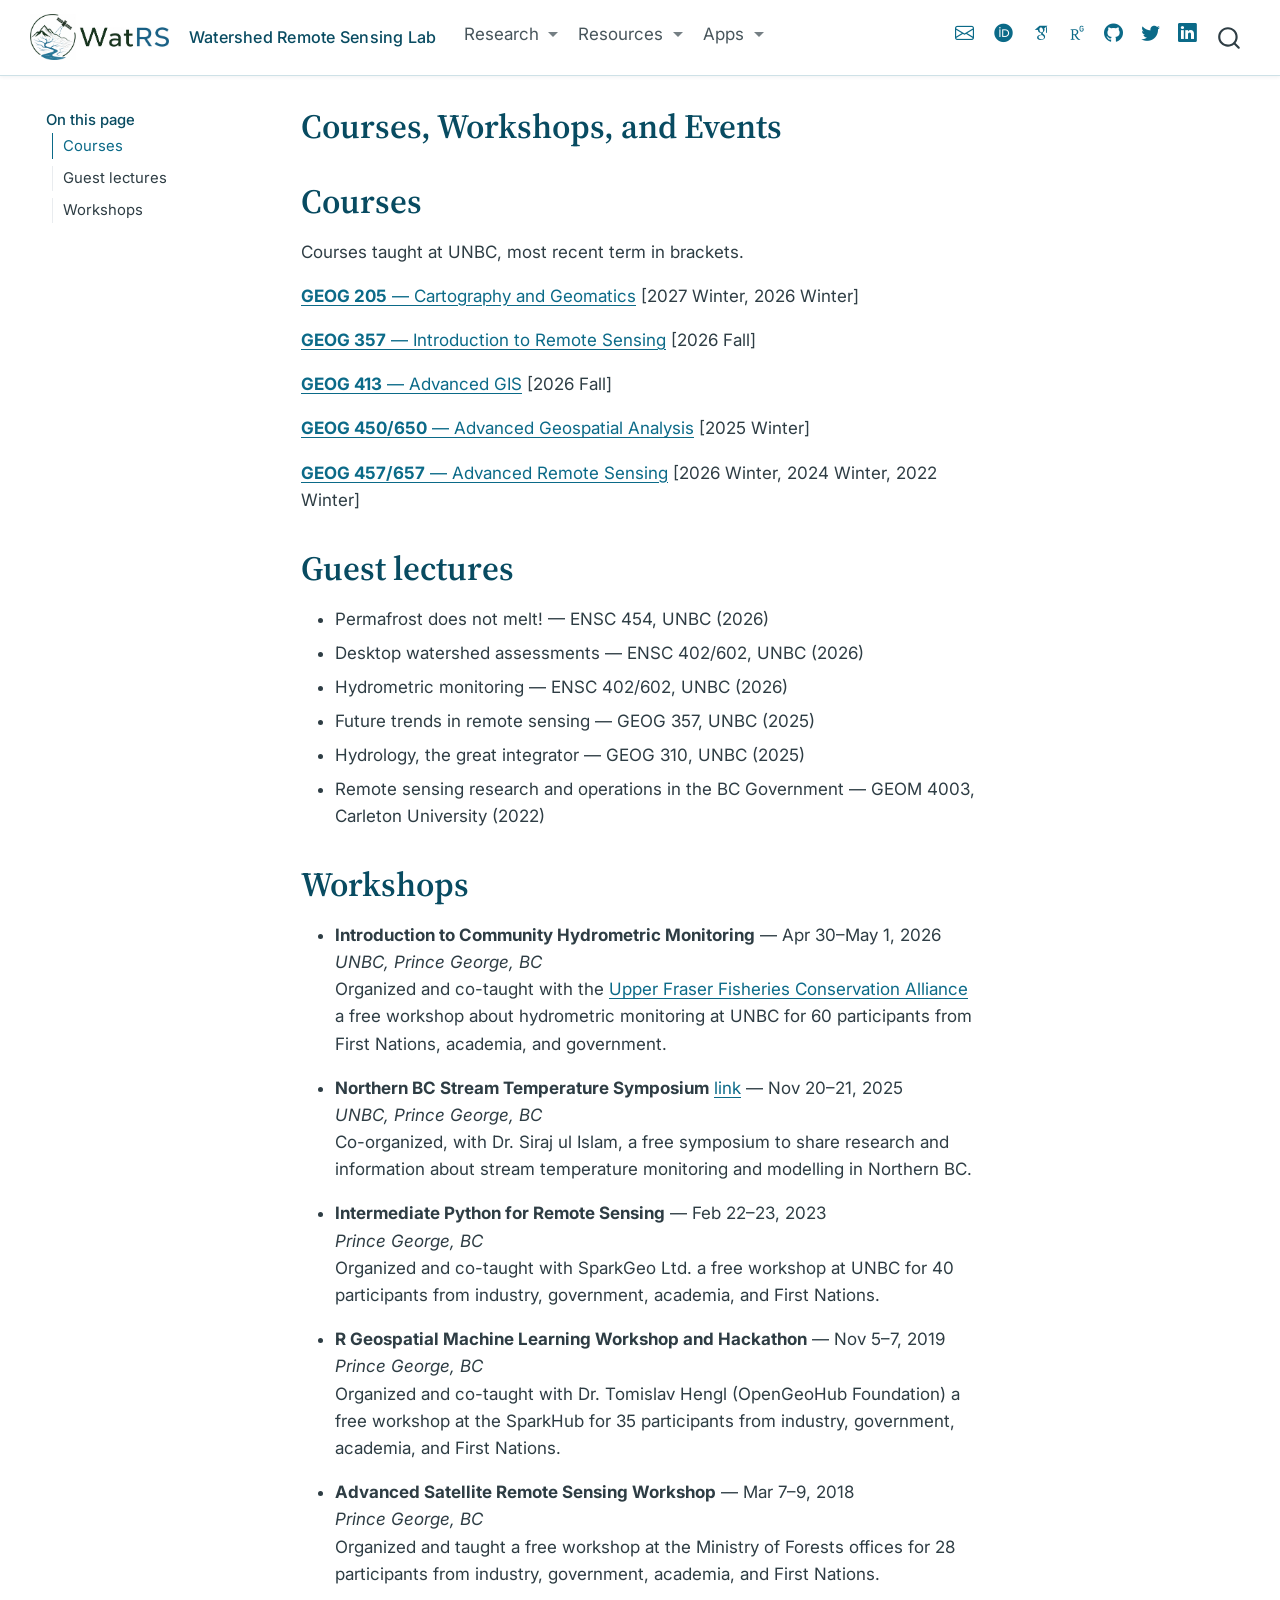
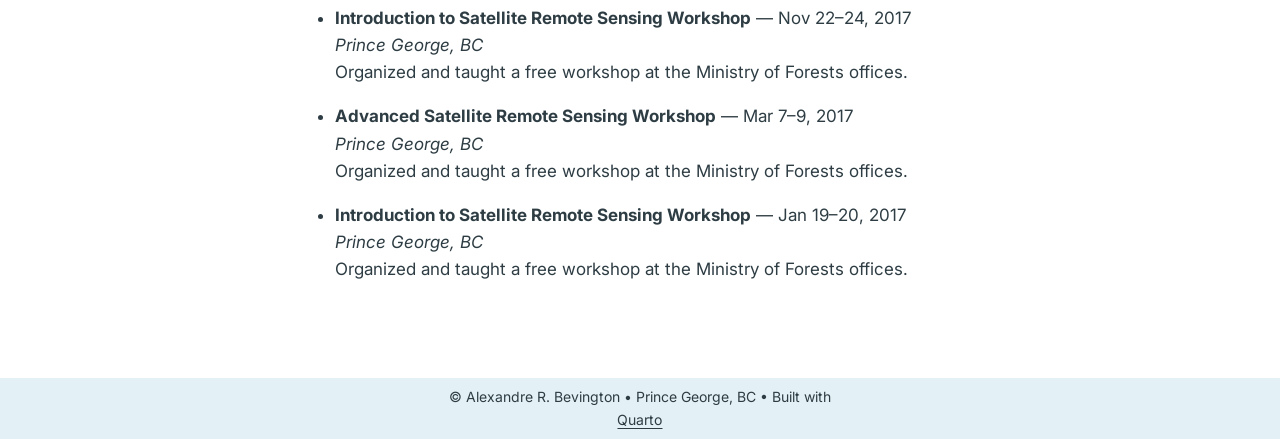
==== docs/courses.html @ 8e5bc269 "Initial commit: Wat-RS lab site Quarto site for the Watershed Remote Sensing Lab at UNBC, published " ====
<!DOCTYPE html>
<html xmlns="http://www.w3.org/1999/xhtml" lang="en" xml:lang="en"><head>

<meta charset="utf-8">
<meta name="generator" content="quarto-1.10.18">

<meta name="viewport" content="width=device-width, initial-scale=1.0, user-scalable=yes">


<title>WatRS - Courses and Workshops – Watershed Remote Sensing Lab</title>
<style>
/* Default styles provided by pandoc.
** See https://pandoc.org/MANUAL.html#variables-for-html for config info.
*/
span.smallcaps{font-variant: small-caps;}
div.columns{display: flex; gap: 1.5em;}
div.column{flex: auto;}
@media screen {
div.columns{gap: min(4vw, 1.5em);}
div.column{overflow-x: auto;}
}
div.hanging-indent{margin-left: 1.5em; text-indent: -1.5em;}
ul.task-list{list-style: none;}
ul.task-list li input[type="checkbox"] {
  width: 0.8em;
  margin: 0 0.8em 0.2em -1em; /* quarto-specific, see https://github.com/quarto-dev/quarto-cli/issues/4556 */ 
  vertical-align: middle;
}
</style>


<script src="site_libs/quarto-nav/quarto-nav.js"></script>
<script src="site_libs/quarto-nav/headroom.min.js"></script>
<script src="site_libs/clipboard/clipboard.min.js"></script>
<script src="site_libs/quarto-search/autocomplete.umd.js"></script>
<script src="site_libs/quarto-search/fuse.min.js"></script>
<script src="site_libs/quarto-search/quarto-search.js"></script>
<meta name="quarto:offset" content="./">
<link href="./images/logo/watrs-favicon.png" rel="icon" type="image/png">
<script src="site_libs/quarto-html/quarto.js" type="module"></script>
<script src="site_libs/quarto-html/tabsets/tabsets.js" type="module"></script>
<script src="site_libs/quarto-html/popper.min.js"></script>
<script src="site_libs/quarto-html/tippy.umd.min.js"></script>
<script src="site_libs/quarto-html/anchor.min.js"></script>
<link href="site_libs/quarto-html/tippy.css" rel="stylesheet">
<link href="site_libs/quarto-html/quarto-syntax-highlighting-64a204ab8560d761af7679ceaba22944.css" rel="stylesheet" id="quarto-text-highlighting-styles">
<script src="site_libs/bootstrap/bootstrap.min.js"></script>
<link href="site_libs/bootstrap/bootstrap-icons.css" rel="stylesheet">
<link href="site_libs/bootstrap/bootstrap-6e665b6356bcbd38c99ae6e6bcc59389.min.css" rel="stylesheet" append-hash="true" id="quarto-bootstrap" data-mode="light">
<script id="quarto-search-options" type="application/json">{
  "location": "navbar",
  "copy-button": false,
  "collapse-after": 3,
  "panel-placement": "end",
  "type": "overlay",
  "limit": 50,
  "keyboard-shortcut": [
    "f",
    "/",
    "s"
  ],
  "show-item-context": false,
  "language": {
    "search-no-results-text": "No results",
    "search-matching-documents-text": "matching documents",
    "search-copy-link-title": "Copy link to search",
    "search-hide-matches-text": "Hide additional matches",
    "search-more-match-text": "more match in this document",
    "search-more-matches-text": "more matches in this document",
    "search-clear-button-title": "Clear",
    "search-text-placeholder": "",
    "search-detached-cancel-button-title": "Cancel",
    "search-submit-button-title": "Submit",
    "search-label": "Search"
  }
}</script>
<link rel="stylesheet" href="academicicons/css/academicons.min.css">
<link rel="preconnect" href="https://fonts.googleapis.com">
<link rel="preconnect" href="https://fonts.gstatic.com" crossorigin="">
<link rel="stylesheet" href="https://fonts.googleapis.com/css2?family=Inter:wght@400;500;600&amp;family=Source+Serif+4:opsz,wght@8..60,400;8..60,600;8..60,700&amp;display=swap">
<meta name="theme-color" content="#0b6a88">


</head>

<body class="floating nav-fixed quarto-light">

<div id="quarto-search-results"></div>
  <header id="quarto-header" class="headroom fixed-top">
    <nav class="navbar navbar-expand-lg " data-bs-theme="dark">
      <div class="navbar-container container-fluid">
      <div class="navbar-brand-container mx-auto">
    <a href="./index.html" class="navbar-brand navbar-brand-logo">
    <img src="./images/logo/watrs-horizontal.png" alt="Wat-RS — Watershed Remote Sensing Lab" class="navbar-logo light-content">
    <img src="./images/logo/watrs-horizontal.png" alt="Wat-RS — Watershed Remote Sensing Lab" class="navbar-logo dark-content">
    </a>
    <a class="navbar-brand" href="./index.html">
    <span class="navbar-title">Watershed Remote Sensing Lab</span>
    </a>
  </div>
            <div id="quarto-search" class="" title="Search"></div>
          <button class="navbar-toggler" type="button" data-bs-toggle="collapse" data-bs-target="#navbarCollapse" aria-controls="navbarCollapse" role="menu" aria-expanded="false" aria-label="Toggle navigation" onclick="if (window.quartoToggleHeadroom) { window.quartoToggleHeadroom(); }">
  <span class="navbar-toggler-icon"></span>
</button>
          <div class="collapse navbar-collapse" id="navbarCollapse">
            <ul class="navbar-nav navbar-nav-scroll me-auto">
  <li class="nav-item dropdown ">
    <a class="nav-link dropdown-toggle" href="#" id="nav-menu-research" role="link" data-bs-toggle="dropdown" aria-expanded="false">
 <span class="menu-text">Research</span>
    </a>
    <ul class="dropdown-menu" aria-labelledby="nav-menu-research">    
        <li>
    <a class="dropdown-item" href="./index.html">
 <span class="dropdown-text">Lab</span></a>
  </li>  
        <li>
    <a class="dropdown-item" href="./people.html">
 <span class="dropdown-text">People</span></a>
  </li>  
        <li>
    <a class="dropdown-item" href="./opportunities.html">
 <span class="dropdown-text">Opportunities</span></a>
  </li>  
        <li>
    <a class="dropdown-item" href="./pubs.html">
 <span class="dropdown-text">Publications</span></a>
  </li>  
        <li>
    <a class="dropdown-item" href="./outreach.html">
 <span class="dropdown-text">Outreach</span></a>
  </li>  
        <li>
    <a class="dropdown-item" href="./cv.html">
 <span class="dropdown-text">CV</span></a>
  </li>  
    </ul>
  </li>
  <li class="nav-item dropdown ">
    <a class="nav-link dropdown-toggle" href="#" id="nav-menu-resources" role="link" data-bs-toggle="dropdown" aria-expanded="false">
 <span class="menu-text">Resources</span>
    </a>
    <ul class="dropdown-menu" aria-labelledby="nav-menu-resources">    
        <li>
    <a class="dropdown-item" href="./courses.html">
 <span class="dropdown-text">Teaching and workshops</span></a>
  </li>  
        <li>
    <a class="dropdown-item" href="./resources.html">
 <span class="dropdown-text">Data and Tools</span></a>
  </li>  
    </ul>
  </li>
  <li class="nav-item dropdown ">
    <a class="nav-link dropdown-toggle" href="#" id="nav-menu-apps" role="link" data-bs-toggle="dropdown" aria-expanded="false">
 <span class="menu-text">Apps</span>
    </a>
    <ul class="dropdown-menu" aria-labelledby="nav-menu-apps">    
        <li>
    <a class="dropdown-item" href="https://watershed-rs.shinyapps.io/watershedBC/">
 <span class="dropdown-text">watershedBC</span></a>
  </li>  
        <li>
    <a class="dropdown-item" href="https://watershed-rs.shinyapps.io/remotelogger/">
 <span class="dropdown-text">RemoteLogger</span></a>
  </li>  
        <li>
    <a class="dropdown-item" href="https://bcgov-env.shinyapps.io/bc_gw_tools/">
 <span class="dropdown-text">Groundwater Wells</span></a>
  </li>  
        <li>
    <a class="dropdown-item" href="https://ee-bevingtona.projects.earthengine.app/view/everyimage">
 <span class="dropdown-text">EveryImage</span></a>
  </li>  
        <li>
    <a class="dropdown-item" href="https://ee-bevingtona.projects.earthengine.app/view/mosaic">
 <span class="dropdown-text">MosaicMaker</span></a>
  </li>  
        <li>
    <a class="dropdown-item" href="https://bevingtona.users.earthengine.app/view/bc-water-surface-temperature-explorer">
 <span class="dropdown-text">Water Temperature Explorer</span></a>
  </li>  
    </ul>
  </li>
</ul>
            <ul class="navbar-nav navbar-nav-scroll ms-auto">
  <li class="nav-item compact">
    <a class="nav-link" href="mailto:alex.bevington@unbc.ca"> <i class="bi bi-envelope" role="img" aria-label="Email">
</i> 
<span class="menu-text"></span></a>
  </li>  
  <li class="nav-item">
    <a class="nav-link" href="https://orcid.org/0000-0002-9249-4444"> 
<span class="menu-text"><i class="ai ai-orcid" role="img" aria-label="ORCID"></i></span></a>
  </li>  
  <li class="nav-item">
    <a class="nav-link" href="https://scholar.google.com/citations?user=5SVDaREAAAAJ&amp;hl=en"> 
<span class="menu-text"><i class="ai ai-google-scholar" role="img" aria-label="Google Scholar"></i></span></a>
  </li>  
  <li class="nav-item">
    <a class="nav-link" href="https://www.researchgate.net/profile/Alexandre-Bevington"> 
<span class="menu-text"><i class="ai ai-researchgate" role="img" aria-label="ResearchGate"></i></span></a>
  </li>  
  <li class="nav-item compact">
    <a class="nav-link" href="https://github.com/bevingtona"> <i class="bi bi-github" role="img" aria-label="GitHub">
</i> 
<span class="menu-text"></span></a>
  </li>  
  <li class="nav-item compact">
    <a class="nav-link" href="https://twitter.com/abevingtona"> <i class="bi bi-twitter" role="img" aria-label="Twitter">
</i> 
<span class="menu-text"></span></a>
  </li>  
  <li class="nav-item compact">
    <a class="nav-link" href="https://www.linkedin.com/in/bevingtona/"> <i class="bi bi-linkedin" role="img" aria-label="LinkedIn">
</i> 
<span class="menu-text"></span></a>
  </li>  
</ul>
          </div> <!-- /navcollapse -->
            <div class="quarto-navbar-tools">
</div>
      </div> <!-- /container-fluid -->
    </nav>
</header>
<!-- content -->
<div id="quarto-content" class="quarto-container page-columns page-rows-contents page-layout-article page-navbar">
<!-- sidebar -->
  <nav id="quarto-sidebar" class="sidebar collapse collapse-horizontal quarto-sidebar-collapse-item sidebar-navigation floating overflow-auto">
    <nav id="TOC" role="doc-toc" class="toc-active">
    <h2 id="toc-title">On this page</h2>
   
  <ul>
  <li><a href="#courses" id="toc-courses" class="nav-link active" data-scroll-target="#courses">Courses</a></li>
  <li><a href="#guest-lectures" id="toc-guest-lectures" class="nav-link" data-scroll-target="#guest-lectures">Guest lectures</a></li>
  <li><a href="#workshops" id="toc-workshops" class="nav-link" data-scroll-target="#workshops">Workshops</a></li>
  </ul>
</nav>
</nav>
<div id="quarto-sidebar-glass" class="quarto-sidebar-collapse-item" data-bs-toggle="collapse" data-bs-target=".quarto-sidebar-collapse-item"></div>
<!-- margin-sidebar -->
    <div id="quarto-margin-sidebar" class="sidebar margin-sidebar zindex-bottom">
    </div>
<!-- main -->
<main class="content" id="quarto-document-content">

<header id="title-block-header" class="quarto-title-block default">
<div class="quarto-title">
<h1 class="title">Courses, Workshops, and Events</h1>
</div>



<div class="quarto-title-meta">

    
  
    
  </div>
  


</header>


<section id="courses" class="level1">
<h1>Courses</h1>
<p>Courses taught at UNBC, most recent term in brackets.</p>
<p><a href="https://tools.unbc.ca/course-catalogue/?subj=GEOG&amp;crse=205"><strong>GEOG 205</strong> — Cartography and Geomatics</a> [2027 Winter, 2026 Winter]</p>
<p><a href="https://tools.unbc.ca/course-catalogue/?subj=GEOG&amp;crse=357"><strong>GEOG 357</strong> — Introduction to Remote Sensing</a> [2026 Fall]</p>
<p><a href="https://tools.unbc.ca/course-catalogue/?subj=GEOG&amp;crse=413"><strong>GEOG 413</strong> — Advanced GIS</a> [2026 Fall]</p>
<p><a href="https://tools.unbc.ca/course-catalogue/?subj=GEOG&amp;crse=450"><strong>GEOG 450/650</strong> — Advanced Geospatial Analysis</a> [2025 Winter]</p>
<p><a href="https://tools.unbc.ca/course-catalogue/?subj=GEOG&amp;crse=457"><strong>GEOG 457/657</strong> — Advanced Remote Sensing</a> [2026 Winter, 2024 Winter, 2022 Winter]</p>
</section>
<section id="guest-lectures" class="level1">
<h1>Guest lectures</h1>
<ul>
<li>Permafrost does not melt! — ENSC 454, UNBC (2026)</li>
<li>Desktop watershed assessments — ENSC 402/602, UNBC (2026)</li>
<li>Hydrometric monitoring — ENSC 402/602, UNBC (2026)</li>
<li>Future trends in remote sensing — GEOG 357, UNBC (2025)</li>
<li>Hydrology, the great integrator — GEOG 310, UNBC (2025)</li>
<li>Remote sensing research and operations in the BC Government — GEOM 4003, Carleton University (2022)</li>
</ul>
</section>
<section id="workshops" class="level1">
<h1>Workshops</h1>
<ul>
<li><p><strong>Introduction to Community Hydrometric Monitoring</strong> — Apr 30–May 1, 2026<br>
<em>UNBC, Prince George, BC</em><br>
Organized and co-taught with the <a href="https://www.uffca.ca/">Upper Fraser Fisheries Conservation Alliance</a> a free workshop about hydrometric monitoring at UNBC for 60 participants from First Nations, academia, and government.</p></li>
<li><p><strong>Northern BC Stream Temperature Symposium</strong> <a href="https://hcilab.ca/sts/">link</a> — Nov 20–21, 2025<br>
<em>UNBC, Prince George, BC</em><br>
Co-organized, with Dr.&nbsp;Siraj ul Islam, a free symposium to share research and information about stream temperature monitoring and modelling in Northern BC.</p></li>
<li><p><strong>Intermediate Python for Remote Sensing</strong> — Feb 22–23, 2023<br>
<em>Prince George, BC</em><br>
Organized and co-taught with SparkGeo Ltd.&nbsp;a free workshop at UNBC for 40 participants from industry, government, academia, and First Nations.</p></li>
<li><p><strong>R Geospatial Machine Learning Workshop and Hackathon</strong> — Nov 5–7, 2019<br>
<em>Prince George, BC</em><br>
Organized and co-taught with Dr.&nbsp;Tomislav Hengl (OpenGeoHub Foundation) a free workshop at the SparkHub for 35 participants from industry, government, academia, and First Nations.</p></li>
<li><p><strong>Advanced Satellite Remote Sensing Workshop</strong> — Mar 7–9, 2018<br>
<em>Prince George, BC</em><br>
Organized and taught a free workshop at the Ministry of Forests offices for 28 participants from industry, government, academia, and First Nations.</p></li>
<li><p><strong>Introduction to Satellite Remote Sensing Workshop</strong> — Nov 22–24, 2017<br>
<em>Prince George, BC</em><br>
Organized and taught a free workshop at the Ministry of Forests offices.</p></li>
<li><p><strong>Advanced Satellite Remote Sensing Workshop</strong> — Mar 7–9, 2017<br>
<em>Prince George, BC</em><br>
Organized and taught a free workshop at the Ministry of Forests offices.</p></li>
<li><p><strong>Introduction to Satellite Remote Sensing Workshop</strong> — Jan 19–20, 2017<br>
<em>Prince George, BC</em><br>
Organized and taught a free workshop at the Ministry of Forests offices.</p></li>
</ul>


</section>

</main> <!-- /main -->
<script id="quarto-html-after-body" type="application/javascript">
  window.document.addEventListener("DOMContentLoaded", function (event) {
    const icon = "";
    const anchorJS = new window.AnchorJS();
    anchorJS.options = {
      placement: 'right',
      icon: icon
    };
    anchorJS.add('.anchored');
    const isCodeAnnotation = (el) => {
      for (const clz of el.classList) {
        if (clz.startsWith('code-annotation-')) {                     
          return true;
        }
      }
      return false;
    }
    const onCopySuccess = function(e) {
      // button target
      const button = e.trigger;
      // don't keep focus
      button.blur();
      // flash "checked"
      button.classList.add('code-copy-button-checked');
      var currentTitle = button.getAttribute("title");
      button.setAttribute("title", "Copied!");
      let tooltip;
      if (window.bootstrap) {
        button.setAttribute("data-bs-toggle", "tooltip");
        button.setAttribute("data-bs-placement", "left");
        button.setAttribute("data-bs-title", "Copied!");
        tooltip = new bootstrap.Tooltip(button, 
          { trigger: "manual", 
            customClass: "code-copy-button-tooltip",
            offset: [0, -8]});
        tooltip.show();    
      }
      setTimeout(function() {
        if (tooltip) {
          tooltip.hide();
          button.removeAttribute("data-bs-title");
          button.removeAttribute("data-bs-toggle");
          button.removeAttribute("data-bs-placement");
        }
        button.setAttribute("title", currentTitle);
        button.classList.remove('code-copy-button-checked');
      }, 1000);
      // clear code selection
      e.clearSelection();
    }
    const getTextToCopy = function(trigger) {
      const outerScaffold = trigger.parentElement.cloneNode(true);
      const codeEl = outerScaffold.querySelector('code');
      for (const childEl of codeEl.children) {
        if (isCodeAnnotation(childEl)) {
          childEl.remove();
        }
      }
      return codeEl.innerText;
    }
    const clipboard = new window.ClipboardJS('.code-copy-button:not([data-in-quarto-modal])', {
      text: getTextToCopy
    });
    clipboard.on('success', onCopySuccess);
    if (window.document.getElementById('quarto-embedded-source-code-modal')) {
      const clipboardModal = new window.ClipboardJS('.code-copy-button[data-in-quarto-modal]', {
        text: getTextToCopy,
        container: window.document.getElementById('quarto-embedded-source-code-modal')
      });
      clipboardModal.on('success', onCopySuccess);
    }
      var localhostRegex = new RegExp(/^(?:http|https):\/\/localhost\:?[0-9]*\//);
      var mailtoRegex = new RegExp(/^mailto:/);
        var filterRegex = new RegExp("https:\/\/watershedlab\.ca");
      var isInternal = (href) => {
          return filterRegex.test(href) || localhostRegex.test(href) || mailtoRegex.test(href);
      }
      // Inspect non-navigation links and adorn them if external
     var links = window.document.querySelectorAll('a[href]:not(.nav-link):not(.navbar-brand):not(.toc-action):not(.sidebar-link):not(.sidebar-item-toggle):not(.pagination-link):not(.no-external):not([aria-hidden]):not(.dropdown-item):not(.quarto-navigation-tool):not(.about-link)');
      for (var i=0; i<links.length; i++) {
        const link = links[i];
        if (!isInternal(link.href)) {
          // undo the damage that might have been done by quarto-nav.js in the case of
          // links that we want to consider external
          if (link.dataset.originalHref !== undefined) {
            link.href = link.dataset.originalHref;
          }
            // target, if specified
            link.setAttribute("target", "_blank");
            if (link.getAttribute("rel") === null) {
              link.setAttribute("rel", "noopener");
            }
        }
      }
    function tippyHover(el, contentFn, onTriggerFn, onUntriggerFn) {
      const config = {
        allowHTML: true,
        maxWidth: 500,
        delay: 100,
        arrow: false,
        appendTo: function(el) {
            return el.parentElement;
        },
        interactive: true,
        interactiveBorder: 10,
        theme: 'quarto',
        placement: 'bottom-start',
      };
      if (contentFn) {
        config.content = contentFn;
      }
      if (onTriggerFn) {
        config.onTrigger = onTriggerFn;
      }
      if (onUntriggerFn) {
        config.onUntrigger = onUntriggerFn;
      }
      window.tippy(el, config); 
    }
    const noterefs = window.document.querySelectorAll('a[role="doc-noteref"]');
    for (var i=0; i<noterefs.length; i++) {
      const ref = noterefs[i];
      tippyHover(ref, function() {
        // use id or data attribute instead here
        let href = ref.getAttribute('data-footnote-href') || ref.getAttribute('href');
        try { href = new URL(href).hash; } catch {}
        const id = href.replace(/^#\/?/, "");
        const note = window.document.getElementById(id);
        if (note) {
          return note.innerHTML;
        } else {
          return "";
        }
      });
    }
    const xrefs = window.document.querySelectorAll('a.quarto-xref');
    const processXRef = (id, note) => {
      // Strip column container classes
      const stripColumnClz = (el) => {
        el.classList.remove("page-full", "page-columns");
        if (el.children) {
          for (const child of el.children) {
            stripColumnClz(child);
          }
        }
      }
      stripColumnClz(note)
      if (id === null || id.startsWith('sec-')) {
        // Special case sections, only their first couple elements
        const container = document.createElement("div");
        if (note.children && note.children.length > 2) {
          container.appendChild(note.children[0].cloneNode(true));
          for (let i = 1; i < note.children.length; i++) {
            const child = note.children[i];
            if (child.tagName === "P" && child.innerText === "") {
              continue;
            } else {
              container.appendChild(child.cloneNode(true));
              break;
            }
          }
          if (window.Quarto?.typesetMath) {
            window.Quarto.typesetMath(container);
          }
          return container.innerHTML
        } else {
          if (window.Quarto?.typesetMath) {
            window.Quarto.typesetMath(note);
          }
          return note.innerHTML;
        }
      } else {
        // Remove any anchor links if they are present
        const anchorLink = note.querySelector('a.anchorjs-link');
        if (anchorLink) {
          anchorLink.remove();
        }
        if (window.Quarto?.typesetMath) {
          window.Quarto.typesetMath(note);
        }
        if (note.classList.contains("callout")) {
          return note.outerHTML;
        } else {
          return note.innerHTML;
        }
      }
    }
    for (var i=0; i<xrefs.length; i++) {
      const xref = xrefs[i];
      tippyHover(xref, undefined, function(instance) {
        instance.disable();
        let url = xref.getAttribute('href');
        let hash = undefined; 
        if (url.startsWith('#')) {
          hash = url;
        } else {
          try { hash = new URL(url).hash; } catch {}
        }
        if (hash) {
          const id = hash.replace(/^#\/?/, "");
          const note = window.document.getElementById(id);
          if (note !== null) {
            try {
              const html = processXRef(id, note.cloneNode(true));
              instance.setContent(html);
            } finally {
              instance.enable();
              instance.show();
            }
          } else {
            // See if we can fetch this
            fetch(url.split('#')[0])
            .then(res => res.text())
            .then(html => {
              const parser = new DOMParser();
              const htmlDoc = parser.parseFromString(html, "text/html");
              const note = htmlDoc.getElementById(id);
              if (note !== null) {
                const html = processXRef(id, note);
                instance.setContent(html);
              } 
            }).finally(() => {
              instance.enable();
              instance.show();
            });
          }
        } else {
          // See if we can fetch a full url (with no hash to target)
          // This is a special case and we should probably do some content thinning / targeting
          fetch(url)
          .then(res => res.text())
          .then(html => {
            const parser = new DOMParser();
            const htmlDoc = parser.parseFromString(html, "text/html");
            const note = htmlDoc.querySelector('main.content');
            if (note !== null) {
              // This should only happen for chapter cross references
              // (since there is no id in the URL)
              // remove the first header
              if (note.children.length > 0 && note.children[0].tagName === "HEADER") {
                note.children[0].remove();
              }
              const html = processXRef(null, note);
              instance.setContent(html);
            } 
          }).finally(() => {
            instance.enable();
            instance.show();
          });
        }
      }, function(instance) {
      });
    }
        let selectedAnnoteEl;
        const selectorForAnnotation = ( cell, annotation) => {
          let cellAttr = 'data-code-cell="' + cell + '"';
          let lineAttr = 'data-code-annotation="' +  annotation + '"';
          const selector = 'span[' + cellAttr + '][' + lineAttr + ']';
          return selector;
        }
        const selectCodeLines = (annoteEl) => {
          const doc = window.document;
          const targetCell = annoteEl.getAttribute("data-target-cell");
          const targetAnnotation = annoteEl.getAttribute("data-target-annotation");
          const annoteSpan = window.document.querySelector(selectorForAnnotation(targetCell, targetAnnotation));
          const lines = annoteSpan.getAttribute("data-code-lines").split(",");
          const lineIds = lines.map((line) => {
            return targetCell + "-" + line;
          })
          let top = null;
          let height = null;
          let parent = null;
          if (lineIds.length > 0) {
              //compute the position of the single el (top and bottom and make a div)
              const el = window.document.getElementById(lineIds[0]);
              top = el.offsetTop;
              height = el.offsetHeight;
              parent = el.parentElement.parentElement;
            if (lineIds.length > 1) {
              const lastEl = window.document.getElementById(lineIds[lineIds.length - 1]);
              const bottom = lastEl.offsetTop + lastEl.offsetHeight;
              height = bottom - top;
            }
            if (top !== null && height !== null && parent !== null) {
              // cook up a div (if necessary) and position it 
              let div = window.document.getElementById("code-annotation-line-highlight");
              if (div === null) {
                div = window.document.createElement("div");
                div.setAttribute("id", "code-annotation-line-highlight");
                div.style.position = 'absolute';
                parent.appendChild(div);
              }
              div.style.top = top - 2 + "px";
              div.style.height = height + 4 + "px";
              div.style.left = 0;
              let gutterDiv = window.document.getElementById("code-annotation-line-highlight-gutter");
              if (gutterDiv === null) {
                gutterDiv = window.document.createElement("div");
                gutterDiv.setAttribute("id", "code-annotation-line-highlight-gutter");
                gutterDiv.style.position = 'absolute';
                const codeCell = window.document.getElementById(targetCell);
                const gutter = codeCell.querySelector('.code-annotation-gutter');
                gutter.appendChild(gutterDiv);
              }
              gutterDiv.style.top = top - 2 + "px";
              gutterDiv.style.height = height + 4 + "px";
            }
            selectedAnnoteEl = annoteEl;
          }
        };
        const unselectCodeLines = () => {
          const elementsIds = ["code-annotation-line-highlight", "code-annotation-line-highlight-gutter"];
          elementsIds.forEach((elId) => {
            const div = window.document.getElementById(elId);
            if (div) {
              div.remove();
            }
          });
          selectedAnnoteEl = undefined;
        };
          // Handle positioning of the toggle
      window.addEventListener(
        "resize",
        throttle(() => {
          elRect = undefined;
          if (selectedAnnoteEl) {
            selectCodeLines(selectedAnnoteEl);
          }
        }, 10)
      );
      function throttle(fn, ms) {
      let throttle = false;
      let timer;
        return (...args) => {
          if(!throttle) { // first call gets through
              fn.apply(this, args);
              throttle = true;
          } else { // all the others get throttled
              if(timer) clearTimeout(timer); // cancel #2
              timer = setTimeout(() => {
                fn.apply(this, args);
                timer = throttle = false;
              }, ms);
          }
        };
      }
        // Attach click handler to the DT
        const annoteDls = window.document.querySelectorAll('dt[data-target-cell]');
        for (const annoteDlNode of annoteDls) {
          annoteDlNode.addEventListener('click', (event) => {
            const clickedEl = event.target;
            if (clickedEl !== selectedAnnoteEl) {
              unselectCodeLines();
              const activeEl = window.document.querySelector('dt[data-target-cell].code-annotation-active');
              if (activeEl) {
                activeEl.classList.remove('code-annotation-active');
              }
              selectCodeLines(clickedEl);
              clickedEl.classList.add('code-annotation-active');
            } else {
              // Unselect the line
              unselectCodeLines();
              clickedEl.classList.remove('code-annotation-active');
            }
          });
        }
    const findCites = (el) => {
      const parentEl = el.parentElement;
      if (parentEl) {
        const cites = parentEl.dataset.cites;
        if (cites) {
          return {
            el,
            cites: cites.split(' ')
          };
        } else {
          return findCites(el.parentElement)
        }
      } else {
        return undefined;
      }
    };
    var bibliorefs = window.document.querySelectorAll('a[role="doc-biblioref"]');
    for (var i=0; i<bibliorefs.length; i++) {
      const ref = bibliorefs[i];
      const citeInfo = findCites(ref);
      if (citeInfo) {
        tippyHover(citeInfo.el, function() {
          var popup = window.document.createElement('div');
          citeInfo.cites.forEach(function(cite) {
            var citeDiv = window.document.createElement('div');
            citeDiv.classList.add('hanging-indent');
            citeDiv.classList.add('csl-entry');
            var biblioDiv = window.document.getElementById('ref-' + cite);
            if (biblioDiv) {
              citeDiv.innerHTML = biblioDiv.innerHTML;
            }
            popup.appendChild(citeDiv);
          });
          return popup.innerHTML;
        });
      }
    }
  });
  </script>
</div> <!-- /content -->
<footer class="footer">
  <div class="nav-footer">
    <div class="nav-footer-left">
      &nbsp;
    </div>   
    <div class="nav-footer-center">
<p>© Alexandre R. Bevington • Prince George, BC • Built with <a href="https://quarto.org">Quarto</a></p>
</div>
    <div class="nav-footer-right">
      &nbsp;
    </div>
  </div>
</footer>




</body></html>
---- docs/site_libs/quarto-html/tippy.css ----
.tippy-box[data-animation=fade][data-state=hidden]{opacity:0}[data-tippy-root]{max-width:calc(100vw - 10px)}.tippy-box{position:relative;background-color:#333;color:#fff;border-radius:4px;font-size:14px;line-height:1.4;white-space:normal;outline:0;transition-property:transform,visibility,opacity}.tippy-box[data-placement^=top]>.tippy-arrow{bottom:0}.tippy-box[data-placement^=top]>.tippy-arrow:before{bottom:-7px;left:0;border-width:8px 8px 0;border-top-color:initial;transform-origin:center top}.tippy-box[data-placement^=bottom]>.tippy-arrow{top:0}.tippy-box[data-placement^=bottom]>.tippy-arrow:before{top:-7px;left:0;border-width:0 8px 8px;border-bottom-color:initial;transform-origin:center bottom}.tippy-box[data-placement^=left]>.tippy-arrow{right:0}.tippy-box[data-placement^=left]>.tippy-arrow:before{border-width:8px 0 8px 8px;border-left-color:initial;right:-7px;transform-origin:center left}.tippy-box[data-placement^=right]>.tippy-arrow{left:0}.tippy-box[data-placement^=right]>.tippy-arrow:before{left:-7px;border-width:8px 8px 8px 0;border-right-color:initial;transform-origin:center right}.tippy-box[data-inertia][data-state=visible]{transition-timing-function:cubic-bezier(.54,1.5,.38,1.11)}.tippy-arrow{width:16px;height:16px;color:#333}.tippy-arrow:before{content:"";position:absolute;border-color:transparent;border-style:solid}.tippy-content{position:relative;padding:5px 9px;z-index:1}
---- docs/site_libs/quarto-html/quarto-syntax-highlighting-64a204ab8560d761af7679ceaba22944.css ----
/* quarto syntax highlight colors */
:root {
  --quarto-hl-ot-color: #003B4F;
  --quarto-hl-at-color: #657422;
  --quarto-hl-ss-color: #20794D;
  --quarto-hl-an-color: #5E5E5E;
  --quarto-hl-fu-color: #4758AB;
  --quarto-hl-st-color: #20794D;
  --quarto-hl-cf-color: #003B4F;
  --quarto-hl-op-color: #5E5E5E;
  --quarto-hl-er-color: #AD0000;
  --quarto-hl-bn-color: #AD0000;
  --quarto-hl-al-color: #AD0000;
  --quarto-hl-va-color: #111111;
  --quarto-hl-bu-color: inherit;
  --quarto-hl-ex-color: inherit;
  --quarto-hl-pp-color: #AD0000;
  --quarto-hl-in-color: #5E5E5E;
  --quarto-hl-vs-color: #20794D;
  --quarto-hl-wa-color: #5E5E5E;
  --quarto-hl-do-color: #5E5E5E;
  --quarto-hl-im-color: #00769E;
  --quarto-hl-ch-color: #20794D;
  --quarto-hl-dt-color: #AD0000;
  --quarto-hl-fl-color: #AD0000;
  --quarto-hl-co-color: #5E5E5E;
  --quarto-hl-cv-color: #5E5E5E;
  --quarto-hl-cn-color: #8f5902;
  --quarto-hl-sc-color: #5E5E5E;
  --quarto-hl-dv-color: #AD0000;
  --quarto-hl-kw-color: #003B4F;
}

/* other quarto variables */
:root {
  --quarto-font-monospace: SFMono-Regular, Menlo, Monaco, Consolas, "Liberation Mono", "Courier New", monospace;
}

/* syntax highlight based on Pandoc's rules */
pre > code.sourceCode > span {
  color: #003B4F;
}

code.sourceCode > span {
  color: #003B4F;
}

div.sourceCode,
div.sourceCode pre.sourceCode {
  color: #003B4F;
}

/* Normal */
code span {
  color: #003B4F;
}

/* Alert */
code span.al {
  color: #AD0000;
  font-style: inherit;
}

/* Annotation */
code span.an {
  color: #5E5E5E;
  font-style: inherit;
}

/* Attribute */
code span.at {
  color: #657422;
  font-style: inherit;
}

/* BaseN */
code span.bn {
  color: #AD0000;
  font-style: inherit;
}

/* BuiltIn */
code span.bu {
  font-style: inherit;
}

/* ControlFlow */
code span.cf {
  color: #003B4F;
  font-weight: bold;
  font-style: inherit;
}

/* Char */
code span.ch {
  color: #20794D;
  font-style: inherit;
}

/* Constant */
code span.cn {
  color: #8f5902;
  font-style: inherit;
}

/* Comment */
code span.co {
  color: #5E5E5E;
  font-style: inherit;
}

/* CommentVar */
code span.cv {
  color: #5E5E5E;
  font-style: italic;
}

/* Documentation */
code span.do {
  color: #5E5E5E;
  font-style: italic;
}

/* DataType */
code span.dt {
  color: #AD0000;
  font-style: inherit;
}

/* DecVal */
code span.dv {
  color: #AD0000;
  font-style: inherit;
}

/* Error */
code span.er {
  color: #AD0000;
  font-style: inherit;
}

/* Extension */
code span.ex {
  font-style: inherit;
}

/* Float */
code span.fl {
  color: #AD0000;
  font-style: inherit;
}

/* Function */
code span.fu {
  color: #4758AB;
  font-style: inherit;
}

/* Import */
code span.im {
  color: #00769E;
  font-style: inherit;
}

/* Information */
code span.in {
  color: #5E5E5E;
  font-style: inherit;
}

/* Keyword */
code span.kw {
  color: #003B4F;
  font-weight: bold;
  font-style: inherit;
}

/* Operator */
code span.op {
  color: #5E5E5E;
  font-style: inherit;
}

/* Other */
code span.ot {
  color: #003B4F;
  font-style: inherit;
}

/* Preprocessor */
code span.pp {
  color: #AD0000;
  font-style: inherit;
}

/* SpecialChar */
code span.sc {
  color: #5E5E5E;
  font-style: inherit;
}

/* SpecialString */
code span.ss {
  color: #20794D;
  font-style: inherit;
}

/* String */
code span.st {
  color: #20794D;
  font-style: inherit;
}

/* Variable */
code span.va {
  color: #111111;
  font-style: inherit;
}

/* VerbatimString */
code span.vs {
  color: #20794D;
  font-style: inherit;
}

/* Warning */
code span.wa {
  color: #5E5E5E;
  font-style: italic;
}

.prevent-inlining {
  content: "</";
}

/*# sourceMappingURL=9d8d5bb603a83b8298b89080a598c93b.css.map */
---- docs/academicicons/css/academicons.min.css ----
@font-face{font-family:'Academicons';font-style:normal;font-weight:400;font-display:block;src:url(../fonts/academicons.eot);src:url(../fonts/academicons.eot) format('embedded-opentype'),url(../fonts/academicons.ttf) format('truetype'),url(../fonts/academicons.woff) format('woff'),url(../fonts/academicons.svg) format('svg')}.ai{font-family:'Academicons';font-weight:400;-moz-osx-font-smoothing:grayscale;-webkit-font-smoothing:antialiased;display:inline-block;font-style:normal;font-variant:normal;text-rendering:auto;line-height:1}.ai-academia:before{content:"\e9af"}.ai-academia-square:before{content:"\e93d"}.ai-acclaim:before{content:"\e92e"}.ai-acclaim-square:before{content:"\e93a"}.ai-acm:before{content:"\e93c"}.ai-acm-square:before{content:"\e95d"}.ai-acmdl:before{content:"\e96a"}.ai-acmdl-square:before{content:"\e9d3"}.ai-ads:before{content:"\e9cb"}.ai-ads-square:before{content:"\e94a"}.ai-africarxiv:before{content:"\e91b"}.ai-africarxiv-square:before{content:"\e90b"}.ai-arxiv:before{content:"\e974"}.ai-arxiv-square:before{content:"\e9a6"}.ai-biorxiv:before{content:"\e9a2"}.ai-biorxiv-square:before{content:"\e98b"}.ai-ceur:before{content:"\e96d"}.ai-ceur-square:before{content:"\e92f"}.ai-ciencia-vitae:before{content:"\e912"}.ai-ciencia-vitae-square:before{content:"\e913"}.ai-conversation:before{content:"\e94c"}.ai-conversation-square:before{content:"\e915"}.ai-coursera:before{content:"\e95f"}.ai-coursera-square:before{content:"\e97f"}.ai-crossref:before{content:"\e918"}.ai-crossref-square:before{content:"\e919"}.ai-cv:before{content:"\e9a5"}.ai-cv-square:before{content:"\e90a"}.ai-datacite:before{content:"\e91c"}.ai-datacite-square:before{content:"\e91d"}.ai-dataverse:before{content:"\e9f7"}.ai-dataverse-square:before{content:"\e9e4"}.ai-dblp:before{content:"\e94f"}.ai-dblp-square:before{content:"\e93f"}.ai-depsy:before{content:"\e97a"}.ai-depsy-square:before{content:"\e94b"}.ai-doi:before{content:"\e97e"}.ai-doi-square:before{content:"\e98f"}.ai-dryad:before{content:"\e97c"}.ai-dryad-square:before{content:"\e98c"}.ai-elsevier:before{content:"\e961"}.ai-elsevier-square:before{content:"\e910"}.ai-figshare:before{content:"\e981"}.ai-figshare-square:before{content:"\e9e7"}.ai-google-scholar:before{content:"\e9d4"}.ai-google-scholar-square:before{content:"\e9f9"}.ai-hal:before{content:"\e92c"}.ai-hal-square:before{content:"\e92d"}.ai-ideas-repec:before{content:"\e9ed"}.ai-ideas-repec-square:before{content:"\e9f8"}.ai-ieee:before{content:"\e929"}.ai-ieee-square:before{content:"\e9b9"}.ai-impactstory:before{content:"\e9cf"}.ai-impactstory-square:before{content:"\e9aa"}.ai-inaturalist:before{content:"\e900"}.ai-inaturalist-square:before{content:"\e901"}.ai-inpn:before{content:"\e902"}.ai-inpn-square:before{content:"\e903"}.ai-inspire:before{content:"\e9e9"}.ai-inspire-square:before{content:"\e9fe"}.ai-isidore:before{content:"\e936"}.ai-isidore-square:before{content:"\e954"}.ai-jstor:before{content:"\e938"}.ai-jstor-square:before{content:"\e944"}.ai-lattes:before{content:"\e9b3"}.ai-lattes-square:before{content:"\e99c"}.ai-mathoverflow:before{content:"\e9f6"}.ai-mathoverflow-square:before{content:"\e97b"}.ai-mendeley:before{content:"\e9f0"}.ai-mendeley-square:before{content:"\e9f3"}.ai-moodle:before{content:"\e907"}.ai-moodle-square:before{content:"\e908"}.ai-nakala:before{content:"\e940"}.ai-nakala-square:before{content:"\e941"}.ai-closed-access:before{content:"\e942"}.ai-closed-access-square:before{content:"\e943"}.ai-open-access:before{content:"\e939"}.ai-open-access-square:before{content:"\e9f4"}.ai-open-data:before{content:"\e966"}.ai-open-data-square:before{content:"\e967"}.ai-open-materials:before{content:"\e968"}.ai-open-materials-square:before{content:"\e969"}.ai-openedition:before{content:"\e946"}.ai-openedition-square:before{content:"\e947"}.ai-orcid:before{content:"\e9d9"}.ai-orcid-square:before{content:"\e9c3"}.ai-osf:before{content:"\e9ef"}.ai-osf-square:before{content:"\e931"}.ai-overleaf:before{content:"\e914"}.ai-overleaf-square:before{content:"\e98d"}.ai-philpapers:before{content:"\e98a"}.ai-philpapers-square:before{content:"\e96f"}.ai-piazza:before{content:"\e99a"}.ai-piazza-square:before{content:"\e90c"}.ai-preregistered:before{content:"\e906"}.ai-preregistered-square:before{content:"\e96b"}.ai-protocols:before{content:"\e952"}.ai-protocols-square:before{content:"\e953"}.ai-psyarxiv:before{content:"\e90e"}.ai-psyarxiv-square:before{content:"\e90f"}.ai-publons:before{content:"\e937"}.ai-publons-square:before{content:"\e94e"}.ai-pubmed:before{content:"\e99f"}.ai-pubmed-square:before{content:"\e97d"}.ai-pubpeer:before{content:"\e922"}.ai-pubpeer-square:before{content:"\e923"}.ai-researcherid:before{content:"\e91a"}.ai-researcherid-square:before{content:"\e95c"}.ai-researchgate:before{content:"\e95e"}.ai-researchgate-square:before{content:"\e99e"}.ai-sci-hub:before{content:"\e959"}.ai-sci-hub-square:before{content:"\e905"}.ai-scirate:before{content:"\e98e"}.ai-scirate-square:before{content:"\e99d"}.ai-semantic-scholar:before{content:"\e96e"}.ai-semantic-scholar-square:before{content:"\e96c"}.ai-springer:before{content:"\e928"}.ai-springer-square:before{content:"\e99b"}.ai-ssrn:before{content:"\e916"}.ai-ssrn-square:before{content:"\e917"}.ai-stackoverflow:before{content:"\e920"}.ai-stackoverflow-square:before{content:"\e921"}.ai-zotero:before{content:"\e962"}.ai-zotero-square:before{content:"\e932"}.ai-lg{font-size:1.33333333em;line-height:.75em;vertical-align:-15%}.ai-2x{font-size:2em}.ai-3x{font-size:3em}.ai-4x{font-size:4em}.ai-5x{font-size:5em}.ai-fw{width:1.28571429em;text-align:center}.ai-ul{padding-left:0;margin-left:2.14285714em;list-style-type:none}.ai-ul>li{position:relative}.ai-li{position:absolute;left:-2.14285714em;width:2.14285714em;top:.14285714em;text-align:center}.ai-li.fa-lg{left:-1.85714286em}.ai-border{padding:.2em .25em .15em;border:solid .08em #eee;border-radius:.1em}.ai-pull-left{float:left}.ai-pull-right{float:right}.ai.fa-pull-left{margin-right:.3em}.ai.fa-pull-right{margin-left:.3em}.fa-lg{font-size:1.33333333em;line-height:.75em;vertical-align:-15%}.fa-2x{font-size:2em}.fa-3x{font-size:3em}.fa-4x{font-size:4em}.fa-5x{font-size:5em}.fa-fw{width:1.28571429em;text-align:center}.fa-ul{padding-left:0;margin-left:2.14285714em;list-style-type:none}.fa-ul>li{position:relative}.fa-li{position:absolute;left:-2.14285714em;width:2.14285714em;top:.14285714em;text-align:center}.fa-li.fa-lg{left:-1.85714286em}.fa-border{padding:.2em .25em .15em;border:solid .08em #eee;border-radius:.1em}.fa-pull-left{float:left}.fa-pull-right{float:right}.fa.fa-pull-left{margin-right:.3em}.fa.fa-pull-right{margin-left:.3em}.sr-text{position:absolute;top:-9999px;left:-9999px}
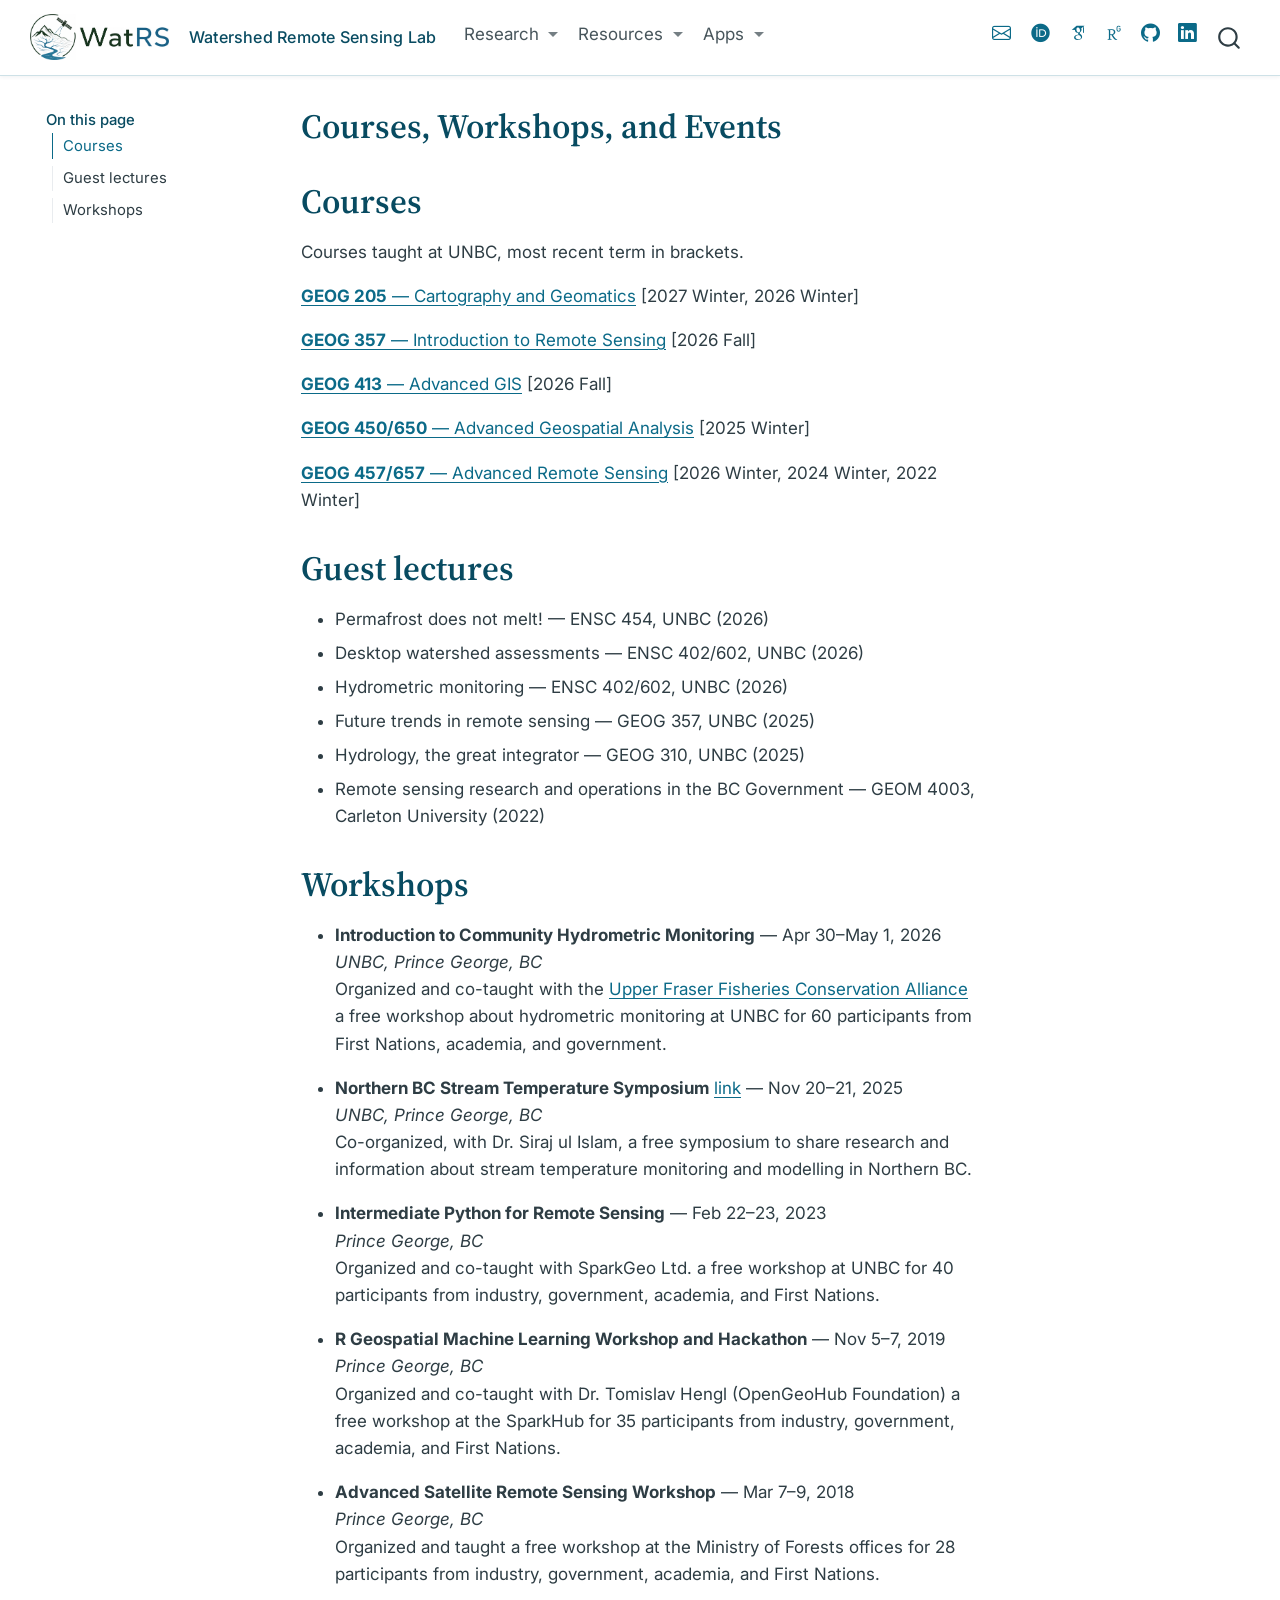
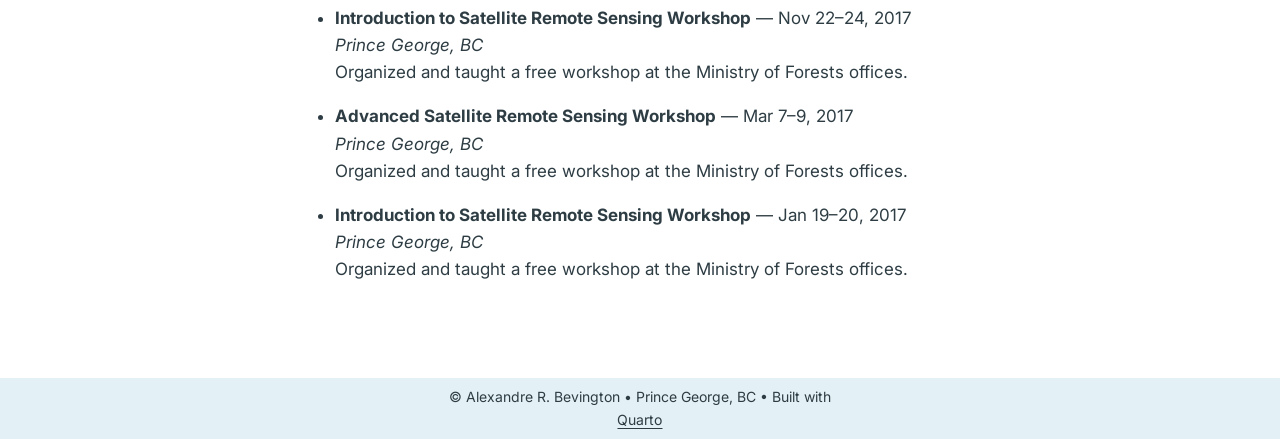
==== commit e4677e1e: "omit and update links" ====
--- a/docs/courses.html
+++ b/docs/courses.html
@@ -46,7 +46,7 @@
 <link href="site_libs/quarto-html/quarto-syntax-highlighting-64a204ab8560d761af7679ceaba22944.css" rel="stylesheet" id="quarto-text-highlighting-styles">
 <script src="site_libs/bootstrap/bootstrap.min.js"></script>
 <link href="site_libs/bootstrap/bootstrap-icons.css" rel="stylesheet">
-<link href="site_libs/bootstrap/bootstrap-6e665b6356bcbd38c99ae6e6bcc59389.min.css" rel="stylesheet" append-hash="true" id="quarto-bootstrap" data-mode="light">
+<link href="site_libs/bootstrap/bootstrap-d1c773b87a5f6f9511819a77ede35f03.min.css" rel="stylesheet" append-hash="true" id="quarto-bootstrap" data-mode="light">
 <script id="quarto-search-options" type="application/json">{
   "location": "navbar",
   "copy-button": false,
@@ -201,17 +201,12 @@
 <span class="menu-text"><i class="ai ai-researchgate" role="img" aria-label="ResearchGate"></i></span></a>
   </li>  
   <li class="nav-item compact">
-    <a class="nav-link" href="https://github.com/bevingtona"> <i class="bi bi-github" role="img" aria-label="GitHub">
+    <a class="nav-link" href="https://github.com/Wat-RS"> <i class="bi bi-github" role="img" aria-label="GitHub">
 </i> 
 <span class="menu-text"></span></a>
   </li>  
   <li class="nav-item compact">
-    <a class="nav-link" href="https://twitter.com/abevingtona"> <i class="bi bi-twitter" role="img" aria-label="Twitter">
-</i> 
-<span class="menu-text"></span></a>
-  </li>  
-  <li class="nav-item compact">
-    <a class="nav-link" href="https://www.linkedin.com/in/bevingtona/"> <i class="bi bi-linkedin" role="img" aria-label="LinkedIn">
+    <a class="nav-link" href="https://www.linkedin.com/company/142884678/"> <i class="bi bi-linkedin" role="img" aria-label="LinkedIn">
 </i> 
 <span class="menu-text"></span></a>
   </li>  
